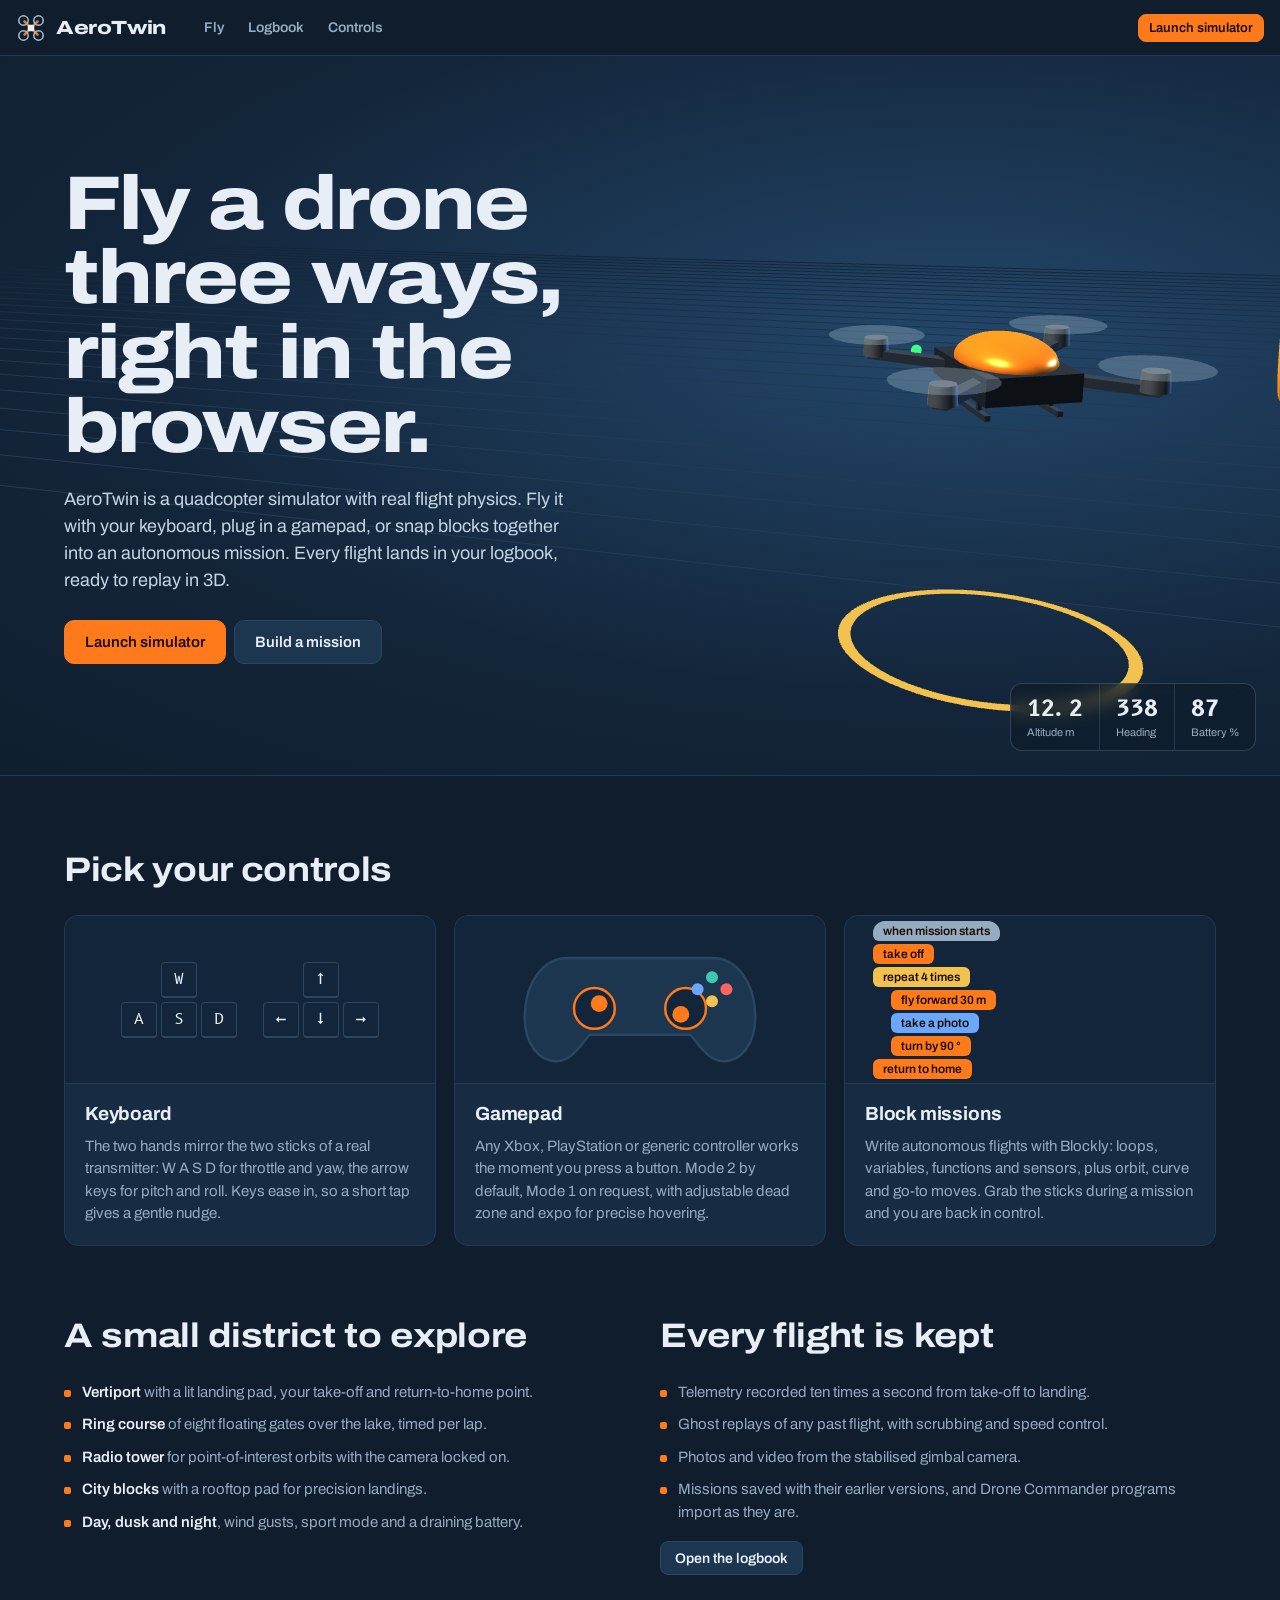
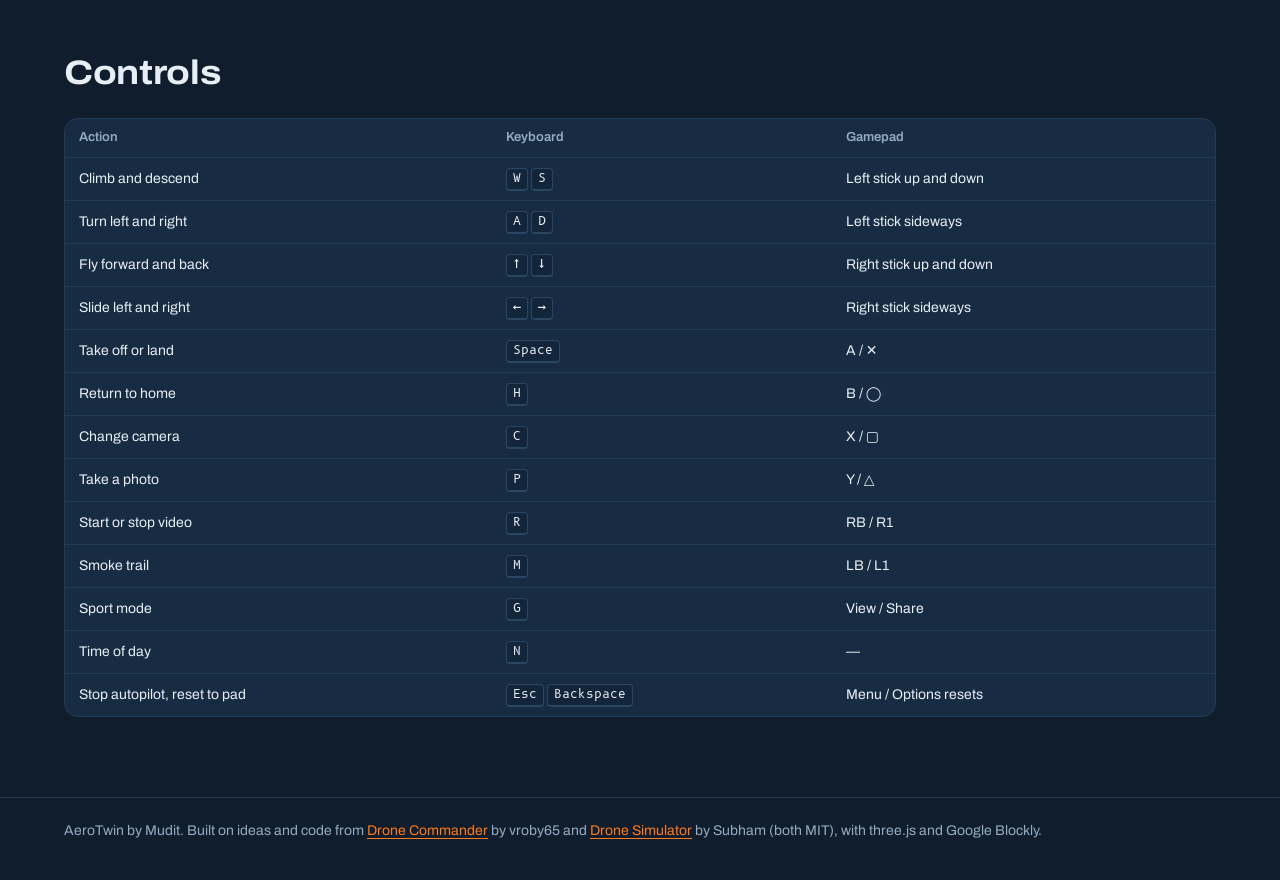
==== index.html @ 04b55122 "first commit" ====
<!doctype html>
<html lang="en">
<head>
  <meta charset="utf-8">
  <meta name="viewport" content="width=device-width, initial-scale=1">
  <title>AeroTwin Drone Simulator</title>
  <meta name="description" content="A browser drone simulator you can fly with the keyboard, a gamepad or block-based missions.">
  <link rel="icon" href="assets/img/favicon.svg" type="image/svg+xml">
  <link rel="preconnect" href="https://fonts.googleapis.com">
  <link rel="preconnect" href="https://fonts.gstatic.com" crossorigin>
  <link href="https://fonts.googleapis.com/css2?family=Archivo:wdth,wght@62..125,400..800&family=B612+Mono:wght@400;700&display=swap" rel="stylesheet">
  <link rel="stylesheet" href="assets/css/base.css">
  <link rel="stylesheet" href="assets/css/pages.css">
  <link rel="stylesheet" href="assets/css/landing.css">
  <script src="assets/vendor/three.min.js"></script>
</head>
<body class="page landing">
  <div id="top"></div>

  <section class="hero">
    <canvas id="heroScene" aria-hidden="true"></canvas>
    <div class="hero-copy">
      <h1>Fly a drone three ways, right in the browser.</h1>
      <p>AeroTwin is a quadcopter simulator with real flight physics. Fly it with your keyboard, plug in a gamepad, or snap blocks together into an autonomous mission. Every flight lands in your logbook, ready to replay in 3D.</p>
      <div class="actions">
        <a class="btn primary big" href="sim.html">Launch simulator</a>
        <a class="btn big" href="sim.html#mode=mission">Build a mission</a>
      </div>
    </div>
    <div class="hero-readout" aria-hidden="true">
      <div><span id="roAlt">12.4</span><small>Altitude m</small></div>
      <div><span id="roHdg">045</span><small>Heading</small></div>
      <div><span id="roBat">87</span><small>Battery %</small></div>
    </div>
  </section>

  <main class="page-main">
    <section class="ways" aria-labelledby="ways-h">
      <h2 id="ways-h">Pick your controls</h2>
      <div class="ways-grid">
        <article class="way">
          <div class="way-art keys" aria-hidden="true">
            <div class="kgrp"><kbd>W</kbd><div><kbd>A</kbd><kbd>S</kbd><kbd>D</kbd></div></div>
            <div class="kgrp"><kbd>↑</kbd><div><kbd>←</kbd><kbd>↓</kbd><kbd>→</kbd></div></div>
          </div>
          <h3>Keyboard</h3>
          <p>The two hands mirror the two sticks of a real transmitter: W A S D for throttle and yaw, the arrow keys for pitch and roll. Keys ease in, so a short tap gives a gentle nudge.</p>
        </article>
        <article class="way">
          <div class="way-art pad" aria-hidden="true">
            <svg viewBox="0 0 200 110"><path d="M40 20h120c22 0 36 22 36 50 0 22-12 36-26 36-12 0-18-10-28-22H58c-10 12-16 22-28 22C16 106 4 92 4 70c0-28 14-50 36-50Z" fill="#1d3650" stroke="#2a4661" stroke-width="2"/><circle cx="62" cy="62" r="17" fill="#13253a" stroke="#ff7a1a" stroke-width="2"/><circle cx="66" cy="58" r="7" fill="#ff7a1a"/><circle cx="138" cy="62" r="17" fill="#13253a" stroke="#ff7a1a" stroke-width="2"/><circle cx="134" cy="67" r="7" fill="#ff7a1a"/><circle cx="160" cy="36" r="5" fill="#3fc6b4"/><circle cx="172" cy="46" r="5" fill="#ff6461"/><circle cx="148" cy="46" r="5" fill="#6aa7ff"/><circle cx="160" cy="56" r="5" fill="#f2c14e"/></svg>
          </div>
          <h3>Gamepad</h3>
          <p>Any Xbox, PlayStation or generic controller works the moment you press a button. Mode 2 by default, Mode 1 on request, with adjustable dead zone and expo for precise hovering.</p>
        </article>
        <article class="way">
          <div class="way-art blocks" aria-hidden="true">
            <span class="blk hat">when mission starts</span>
            <span class="blk">take off</span>
            <span class="blk loop">repeat 4 times</span>
            <span class="blk in">fly forward 30 m</span>
            <span class="blk in cam">take a photo</span>
            <span class="blk in">turn by 90 °</span>
            <span class="blk">return to home</span>
          </div>
          <h3>Block missions</h3>
          <p>Write autonomous flights with Blockly: loops, variables, functions and sensors, plus orbit, curve and go-to moves. Grab the sticks during a mission and you are back in control.</p>
        </article>
      </div>
    </section>

    <section class="world" aria-labelledby="world-h">
      <div class="world-copy">
        <h2 id="world-h">A small district to explore</h2>
        <ul class="facts">
          <li><b>Vertiport</b> with a lit landing pad, your take-off and return-to-home point.</li>
          <li><b>Ring course</b> of eight floating gates over the lake, timed per lap.</li>
          <li><b>Radio tower</b> for point-of-interest orbits with the camera locked on.</li>
          <li><b>City blocks</b> with a rooftop pad for precision landings.</li>
          <li><b>Day, dusk and night</b>, wind gusts, sport mode and a draining battery.</li>
        </ul>
      </div>
      <div class="world-copy">
        <h2>Every flight is kept</h2>
        <ul class="facts">
          <li>Telemetry recorded ten times a second from take-off to landing.</li>
          <li>Ghost replays of any past flight, with scrubbing and speed control.</li>
          <li>Photos and video from the stabilised gimbal camera.</li>
          <li>Missions saved with their earlier versions, and Drone Commander programs import as they are.</li>
        </ul>
        <a class="btn" href="logbook.html">Open the logbook</a>
      </div>
    </section>

    <section class="controls" id="controls" aria-labelledby="controls-h">
      <h2 id="controls-h">Controls</h2>
      <div class="ctrl-grid">
        <table class="t">
          <thead><tr><th>Action</th><th>Keyboard</th><th>Gamepad</th></tr></thead>
          <tbody>
            <tr><td>Climb and descend</td><td><kbd>W</kbd> <kbd>S</kbd></td><td>Left stick up and down</td></tr>
            <tr><td>Turn left and right</td><td><kbd>A</kbd> <kbd>D</kbd></td><td>Left stick sideways</td></tr>
            <tr><td>Fly forward and back</td><td><kbd>↑</kbd> <kbd>↓</kbd></td><td>Right stick up and down</td></tr>
            <tr><td>Slide left and right</td><td><kbd>←</kbd> <kbd>→</kbd></td><td>Right stick sideways</td></tr>
            <tr><td>Take off or land</td><td><kbd>Space</kbd></td><td>A / ✕</td></tr>
            <tr><td>Return to home</td><td><kbd>H</kbd></td><td>B / ◯</td></tr>
            <tr><td>Change camera</td><td><kbd>C</kbd></td><td>X / ▢</td></tr>
            <tr><td>Take a photo</td><td><kbd>P</kbd></td><td>Y / △</td></tr>
            <tr><td>Start or stop video</td><td><kbd>R</kbd></td><td>RB / R1</td></tr>
            <tr><td>Smoke trail</td><td><kbd>M</kbd></td><td>LB / L1</td></tr>
            <tr><td>Sport mode</td><td><kbd>G</kbd></td><td>View / Share</td></tr>
            <tr><td>Time of day</td><td><kbd>N</kbd></td><td>—</td></tr>
            <tr><td>Stop autopilot, reset to pad</td><td><kbd>Esc</kbd> <kbd>Backspace</kbd></td><td>Menu / Options resets</td></tr>
          </tbody>
        </table>
      </div>
    </section>
  </main>

  <footer class="site-foot">
    <div class="page-main foot-inner">
      <p>AeroTwin by Mudit. Built on ideas and code from <a href="https://github.com/vroby65/DroneCommander" target="_blank" rel="noopener">Drone Commander</a> by vroby65 and <a href="https://github.com/MSubham06/Drone_Simulator" target="_blank" rel="noopener">Drone Simulator</a> by Subham (both MIT), with three.js and Google Blockly.</p>
    </div>
  </footer>
  <script type="module" src="assets/js/landing.js"></script>
</body>
</html>
---- assets/css/base.css ----
/* AeroTwin design tokens and shared shell.
   Palette: night-sky slate with aviation high-visibility orange.
   Type: Archivo (variable width) for interface, B612 Mono (Airbus cockpit
   typeface) for instrument readouts and numbers. */
:root {
  --ink: #0f1d2c;
  --ink-2: #13253a;
  --panel: #172c42;
  --panel-2: #1d3650;
  --line: #2a4661;
  --line-soft: #223b54;
  --text: #e7eef5;
  --muted: #95abc1;
  --faint: #6d86a0;
  --orange: #ff7a1a;
  --orange-soft: rgba(255, 122, 26, .14);
  --teal: #3fc6b4;
  --teal-soft: rgba(63, 198, 180, .14);
  --amber: #f2c14e;
  --red: #ff6461;
  --red-soft: rgba(255, 100, 97, .14);
  --blue: #6aa7ff;
  --c-std: #3fc6b4;
  --c-ia: #6aa7ff;
  --c-gir: #b28cff;
  --c-gfr: #9fc3dc;
  --c-gda: #5f7d99;
  --radius-s: 4px;
  --radius-m: 8px;
  --radius-l: 14px;
  --font: 'Archivo', system-ui, -apple-system, 'Segoe UI', sans-serif;
  --mono: 'B612 Mono', ui-monospace, 'Cascadia Mono', Consolas, monospace;
  --shadow: 0 10px 30px rgba(3, 10, 20, .45);
  color-scheme: dark;
}

* { box-sizing: border-box; }
[hidden] { display: none !important; }
html, body { margin: 0; height: 100%; }
body {
  background: var(--ink);
  color: var(--text);
  font: 400 15px/1.5 var(--font);
  font-variation-settings: 'wdth' 100;
  -webkit-font-smoothing: antialiased;
}
a { color: var(--orange); text-underline-offset: 3px; }
a:hover { color: #ffa25c; }
code, kbd, .mono { font-family: var(--mono); font-size: .92em; }
kbd {
  display: inline-block; min-width: 1.7em; padding: 1px 6px; text-align: center;
  border: 1px solid var(--line); border-bottom-width: 2px; border-radius: var(--radius-s);
  background: var(--ink-2); color: var(--text); font-size: 12px; line-height: 1.5;
}
h1, h2, h3, h4 { margin: 0; font-weight: 700; letter-spacing: -.01em; }
h1 { font-size: 28px; font-variation-settings: 'wdth' 112; }
h2 { font-size: 20px; font-variation-settings: 'wdth' 108; }
h3 { font-size: 16px; }
p { margin: 0 0 .8em; }
::selection { background: var(--orange); color: #1a0d02; }
:focus-visible { outline: 2px solid var(--orange); outline-offset: 2px; }

/* ---------- buttons & inputs ---------- */
.btn {
  display: inline-flex; align-items: center; gap: 8px; justify-content: center;
  height: 34px; padding: 0 14px; border-radius: var(--radius-m);
  border: 1px solid var(--line); background: var(--panel-2); color: var(--text);
  font: 600 14px var(--font); cursor: pointer; text-decoration: none; white-space: nowrap;
  transition: background .15s, border-color .15s;
}
.btn:hover { background: #24425f; border-color: #3a5c7c; color: var(--text); }
.btn:disabled { opacity: .45; cursor: not-allowed; }
.btn.primary { background: var(--orange); border-color: var(--orange); color: #1d0e02; }
.btn.primary:hover { background: #ff8f3e; }
.btn.danger { border-color: rgba(255, 100, 97, .5); color: #ffb0ae; background: transparent; }
.btn.danger:hover { background: var(--red-soft); }
.btn.ghost { background: transparent; border-color: transparent; }
.btn.ghost:hover { background: var(--panel-2); }
.btn.small { height: 28px; padding: 0 10px; font-size: 13px; }
.btn svg { width: 16px; height: 16px; flex: none; }

input[type=text], input[type=number], input[type=search], input[type=password], select, textarea {
  font: 14px var(--font); color: var(--text); background: var(--ink-2);
  border: 1px solid var(--line); border-radius: var(--radius-m); padding: 7px 10px; min-width: 0;
}
textarea { font-family: var(--mono); font-size: 13px; line-height: 1.5; resize: vertical; }
input:focus, select:focus, textarea:focus { outline: none; border-color: var(--orange); }
label.field { display: grid; gap: 6px; font-size: 13px; color: var(--muted); }
label.field > span { color: var(--text); font-weight: 600; }
.hint { font-size: 13px; color: var(--muted); }
.switch { display: inline-flex; align-items: center; gap: 10px; cursor: pointer; user-select: none; }
.switch input { appearance: none; width: 36px; height: 20px; border-radius: 20px; background: var(--line); position: relative; cursor: pointer; transition: background .15s; margin: 0; flex: none; }
.switch input::after { content: ''; position: absolute; top: 3px; left: 3px; width: 14px; height: 14px; border-radius: 50%; background: var(--text); transition: transform .15s; }
.switch input:checked { background: var(--teal); }
.switch input:checked::after { transform: translateX(16px); background: #062a25; }

/* ---------- shared top bar ---------- */
.topbar {
  height: 56px; display: flex; align-items: center; gap: 16px; padding: 0 16px;
  background: var(--ink); border-bottom: 1px solid var(--line-soft); position: relative; z-index: 20;
}
.brand { display: flex; align-items: center; gap: 10px; text-decoration: none; color: var(--text); }
.brand:hover { color: var(--text); }
.brand-mark { width: 30px; height: 30px; }
.brand-word { font: 800 19px var(--font); font-variation-settings: 'wdth' 125; letter-spacing: -.02em; }
.topbar .spacer { flex: 1; }
.chip {
  display: inline-flex; align-items: center; gap: 6px; height: 30px; padding: 0 10px;
  border: 1px solid var(--line-soft); border-radius: 30px; font-size: 13px; color: var(--muted); white-space: nowrap;
  background: transparent;
}
.chip b { color: var(--text); font-weight: 600; }
button.chip { cursor: pointer; font-family: var(--font); }
button.chip:hover { border-color: var(--line); color: var(--text); }
.meter { font-family: var(--mono); color: var(--text); font-size: 13px; }
.meter.warn { color: var(--amber); }
.meter.over { color: var(--red); }
.dot { width: 8px; height: 8px; border-radius: 50%; background: var(--faint); display: inline-block; flex: none; }
.dot.on { background: var(--teal); box-shadow: 0 0 0 3px var(--teal-soft); }
.dot.warn { background: var(--amber); }
.dot.bad { background: var(--red); }

/* ---------- toasts ---------- */
.toasts { position: fixed; right: 16px; bottom: 16px; display: grid; gap: 8px; z-index: 1000; width: min(420px, calc(100vw - 32px)); }
.toast {
  background: var(--panel-2); border: 1px solid var(--line); border-left: 3px solid var(--teal);
  border-radius: var(--radius-m); padding: 10px 12px; font-size: 13px; box-shadow: var(--shadow);
  animation: toast-in .2s ease-out;
}
.toast.error { border-left-color: var(--red); }
.toast.warn { border-left-color: var(--amber); }
.toast .t-title { font-weight: 700; margin-bottom: 2px; }
.toast .t-body { color: var(--muted); word-break: break-all; }
@keyframes toast-in { from { opacity: 0; transform: translateY(6px); } }

/* ---------- modal ---------- */
.modal-backdrop { position: fixed; inset: 0; background: rgba(5, 12, 22, .66); display: grid; place-items: center; z-index: 900; padding: 16px; }
.modal {
  width: min(640px, 100%); max-height: calc(100vh - 32px); overflow: auto;
  background: var(--panel); border: 1px solid var(--line); border-radius: var(--radius-l); box-shadow: var(--shadow);
}
.modal.wide { width: min(980px, 100%); }
.modal header { display: flex; align-items: center; gap: 12px; padding: 16px 20px; border-bottom: 1px solid var(--line-soft); }
.modal header h2 { flex: 1; }
.modal .body { padding: 18px 20px; display: grid; gap: 14px; }
.modal footer { display: flex; justify-content: flex-end; gap: 8px; padding: 14px 20px; border-top: 1px solid var(--line-soft); }

@media (prefers-reduced-motion: reduce) {
  *, *::before, *::after { animation-duration: .01ms !important; transition-duration: .01ms !important; }
}
---- assets/css/pages.css ----
/* Shared page components: navigation, panels, tables, logbook */
.top-links { display: flex; gap: 4px; margin-left: 12px; }
.top-links a { color: var(--muted); text-decoration: none; padding: 6px 10px; border-radius: var(--radius-m); font-weight: 600; font-size: 14px; }
.top-links a:hover { color: var(--text); background: var(--panel); }
.top-links a.on { color: var(--text); background: var(--panel); }

body.page { min-height: 100vh; }
.page-main { max-width: 1200px; margin: 0 auto; padding: 28px 24px 80px; }
.page-head { display: flex; align-items: flex-end; gap: 16px; flex-wrap: wrap; margin-bottom: 18px; }
.page-head .grow { flex: 1; min-width: 240px; }
.page-head p { color: var(--muted); margin: 6px 0 0; max-width: 70ch; }
.actions { display: flex; gap: 8px; flex-wrap: wrap; align-items: center; }
.stack { display: grid; gap: 12px; }
.row { display: flex; gap: 12px; align-items: center; flex-wrap: wrap; }

.panel { background: var(--panel); border: 1px solid var(--line-soft); border-radius: var(--radius-l); min-width: 0; }
.panel > header { display: flex; align-items: center; gap: 12px; padding: 14px 18px; border-bottom: 1px solid var(--line-soft); flex-wrap: wrap; }
.panel > header h2, .panel > header h3 { flex: 1; }
.panel > .pad { padding: 16px 18px; }

.gauges { display: grid; grid-template-columns: repeat(auto-fit, minmax(150px, 1fr)); border: 1px solid var(--line-soft); border-radius: var(--radius-l); overflow: hidden; background: var(--panel); margin-bottom: 18px; }
.gauge { padding: 14px 18px; border-right: 1px solid var(--line-soft); }
.gauge:last-child { border-right: 0; }
.gauge .v { font: 700 24px var(--mono); letter-spacing: -.02em; }
.gauge .l { color: var(--muted); font-size: 13px; }

.table-wrap { overflow: auto; }
table.t { width: 100%; border-collapse: collapse; font-size: 14px; }
table.t th { text-align: left; font-weight: 600; color: var(--muted); font-size: 13px; padding: 9px 14px; border-bottom: 1px solid var(--line-soft); white-space: nowrap; }
table.t td { padding: 9px 14px; border-bottom: 1px solid var(--line-soft); vertical-align: middle; }
table.t tr:last-child td { border-bottom: 0; }
table.t .num { text-align: right; font-family: var(--mono); font-size: 13px; }
table.t .muted { color: var(--muted); }
.empty { padding: 40px 18px; text-align: center; color: var(--muted); display: grid; gap: 8px; justify-items: center; }
.empty h3 { color: var(--text); }

.badge { display: inline-flex; align-items: center; gap: 6px; padding: 2px 8px; border-radius: 20px; font-size: 12px; font-weight: 600; border: 1px solid var(--line); color: var(--muted); white-space: nowrap; }
.badge.ok { border-color: rgba(63, 198, 180, .45); color: var(--teal); background: var(--teal-soft); }
.badge.bad { border-color: rgba(255, 100, 97, .45); color: #ff9c9a; background: var(--red-soft); }

.tabs { display: flex; gap: 2px; border-bottom: 1px solid var(--line-soft); margin-bottom: 16px; overflow-x: auto; }
.tabs button { background: none; border: 0; color: var(--muted); font: 600 14px var(--font); padding: 10px 14px; cursor: pointer; border-bottom: 2px solid transparent; margin-bottom: -1px; white-space: nowrap; }
.tabs button:hover { color: var(--text); }
.tabs button.on { color: var(--text); border-bottom-color: var(--orange); }

dl.kv { display: grid; grid-template-columns: minmax(120px, max-content) 1fr; gap: 8px 18px; margin: 0; font-size: 14px; }
dl.kv dt { color: var(--muted); }
dl.kv dd { margin: 0; }

/* logbook */
.log-grid { display: grid; grid-template-columns: 300px 1fr; gap: 16px; align-items: start; }
.flight-list { display: grid; gap: 6px; max-height: calc(100vh - 300px); overflow: auto; position: sticky; top: 16px; }
.fl-item { display: grid; gap: 2px; text-align: left; padding: 10px 12px; border-radius: var(--radius-m); border: 1px solid var(--line-soft); background: var(--panel); color: var(--text); font: 14px var(--font); cursor: pointer; }
.fl-item:hover { border-color: var(--line); }
.fl-item.on { border-color: var(--orange); box-shadow: inset 3px 0 0 var(--orange); }
.fl-item span { color: var(--muted); font-size: 13px; }
.fl-meta { display: flex; gap: 8px; align-items: center; font-family: var(--mono); font-size: 12px !important; }
.path-plot { width: 100%; height: auto; aspect-ratio: 2 / 1; display: block; background: var(--ink-2); border-radius: var(--radius-m); border: 1px solid var(--line-soft); }
.alt-chart { width: 100%; height: auto; display: block; }
.media-grid { display: grid; grid-template-columns: repeat(auto-fill, minmax(260px, 1fr)); gap: 14px; }
.media { margin: 0; background: var(--panel); border: 1px solid var(--line-soft); border-radius: var(--radius-l); overflow: hidden; }
.media img, .media video { width: 100%; aspect-ratio: 4 / 3; object-fit: cover; display: block; background: #000; }
.media figcaption { padding: 10px 12px; display: grid; gap: 8px; font-size: 13px; }

@media (max-width: 860px) {
  .log-grid { grid-template-columns: 1fr; }
  .flight-list { position: static; max-height: 260px; }
}
@media (max-width: 640px) {
  .page-main { padding: 18px 16px 60px; }
  .top-links { margin-left: 0; }
  .top-links a { padding: 6px 7px; font-size: 13px; }
  .brand-word { display: none; }
  .hide-s { display: none !important; }
  dl.kv { grid-template-columns: 1fr; gap: 2px 0; }
  dl.kv dd { margin-bottom: 8px; }
  .gauge { border-bottom: 1px solid var(--line-soft); }
}
---- assets/css/landing.css ----
.btn.big { height: 44px; padding: 0 20px; font-size: 15px; border-radius: 10px; }

.hero { position: relative; min-height: min(720px, calc(100vh - 56px)); display: grid; align-items: center; overflow: hidden; border-bottom: 1px solid var(--line-soft);
  background: radial-gradient(120% 90% at 75% 40%, #23476a 0%, #13253a 55%, var(--ink) 100%); }
#heroScene { position: absolute; inset: 0; width: 100%; height: 100%; display: block; }
.hero-copy { position: relative; z-index: 2; max-width: 1200px; width: 100%; margin: 0 auto; padding: 48px 24px; pointer-events: none; }
.hero-copy > * { max-width: 600px; pointer-events: auto; }
.hero h1 { font-size: clamp(38px, 6.2vw, 76px); line-height: .98; font-weight: 800; font-variation-settings: 'wdth' 118; letter-spacing: -.025em; margin-bottom: 22px; text-wrap: balance; }
.hero p { font-size: 18px; color: #c4d4e3; max-width: 52ch; margin-bottom: 26px; }
.hero-readout { position: absolute; z-index: 2; right: 24px; bottom: 24px; display: flex; gap: 0; border: 1px solid rgba(149, 171, 193, .25); border-radius: 12px; background: rgba(15, 29, 44, .7); backdrop-filter: blur(8px); overflow: hidden; }
.hero-readout div { display: grid; padding: 10px 16px; border-right: 1px solid rgba(149, 171, 193, .18); }
.hero-readout div:last-child { border-right: 0; }
.hero-readout span { font: 700 22px var(--mono); }
.hero-readout small { color: var(--muted); font-size: 11px; }

.landing h2 { font-size: clamp(24px, 3vw, 34px); font-variation-settings: 'wdth' 115; margin-bottom: 20px; }
.ways { padding-top: 40px; }
.ways-grid { display: grid; grid-template-columns: repeat(3, minmax(0, 1fr)); gap: 18px; }
.way { background: var(--panel); border: 1px solid var(--line-soft); border-radius: var(--radius-l); padding: 0 0 20px; overflow: hidden; }
.way h3 { font-size: 19px; margin: 16px 20px 6px; }
.way p { color: var(--muted); margin: 0 20px; }
.way-art { height: 168px; background: var(--ink-2); border-bottom: 1px solid var(--line-soft); display: flex; align-items: center; justify-content: center; gap: 22px; padding: 14px; }
.way-art.keys kbd { min-width: 36px; height: 36px; line-height: 32px; font-size: 15px; margin: 2px; }
.kgrp { display: grid; justify-items: center; }
.way-art.pad svg { width: 78%; max-width: 240px; }
.way-art.blocks { flex-direction: column; align-items: flex-start; justify-content: center; gap: 3px; padding-left: 28px; }
.blk { font: 600 12px var(--font); color: #1d0e02; background: var(--orange); padding: 3px 10px; border-radius: 6px; }
.blk.hat { background: var(--muted); border-radius: 12px 12px 6px 6px; }
.blk.loop { background: #f2c14e; }
.blk.in { margin-left: 18px; }
.blk.cam { background: var(--blue); }

.world { display: grid; grid-template-columns: 1fr 1fr; gap: 40px; padding: 64px 0 24px; }
.facts { list-style: none; padding: 0; margin: 0 0 18px; display: grid; gap: 10px; }
.facts li { padding-left: 18px; position: relative; color: var(--muted); max-width: 60ch; }
.facts li::before { content: ''; position: absolute; left: 0; top: .6em; width: 7px; height: 7px; border-radius: 2px; background: var(--orange); }
.facts b { color: var(--text); font-weight: 600; }

.controls { padding-top: 48px; scroll-margin-top: 16px; }
.ctrl-grid { background: var(--panel); border: 1px solid var(--line-soft); border-radius: var(--radius-l); overflow: auto; }
.site-foot { border-top: 1px solid var(--line-soft); color: var(--muted); font-size: 14px; }
.foot-inner { padding-top: 22px; padding-bottom: 28px; }

@media (max-width: 900px) {
  .ways-grid, .world { grid-template-columns: 1fr; }
  .hero-readout { display: none; }
}
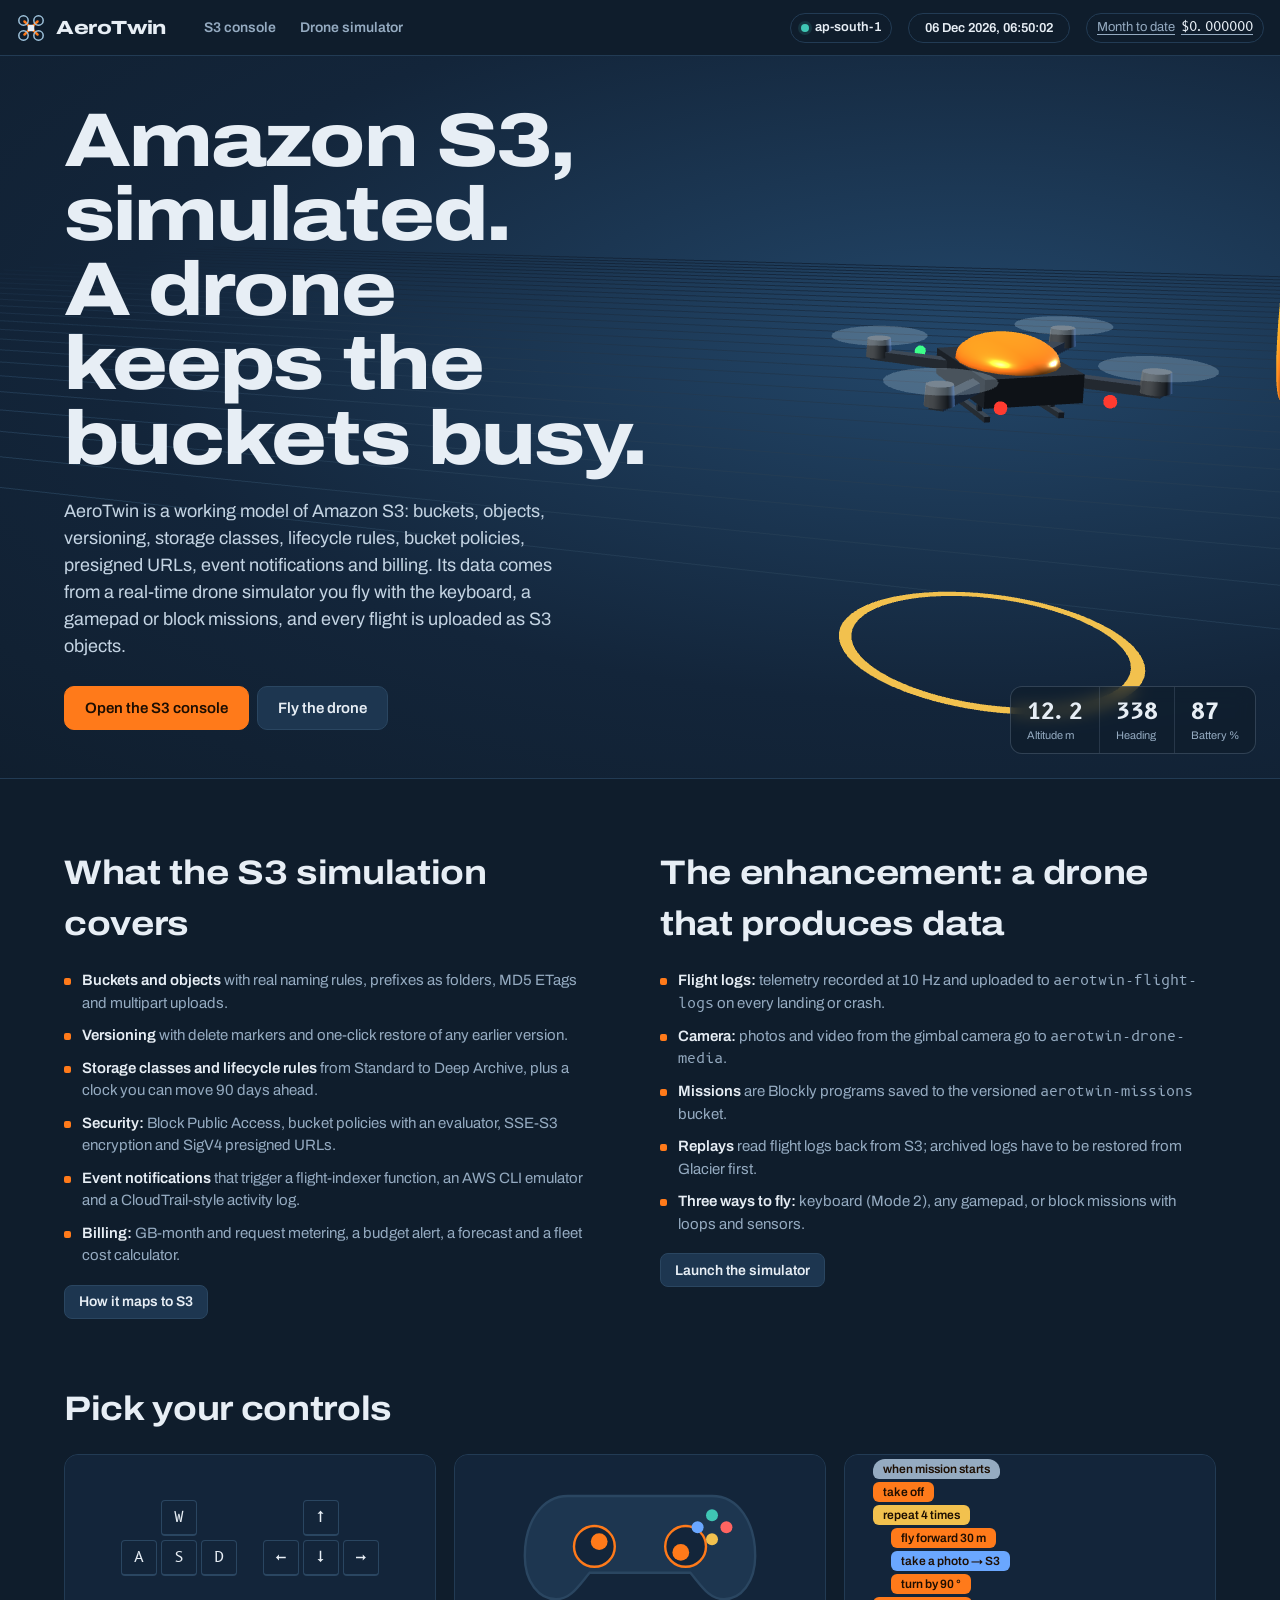
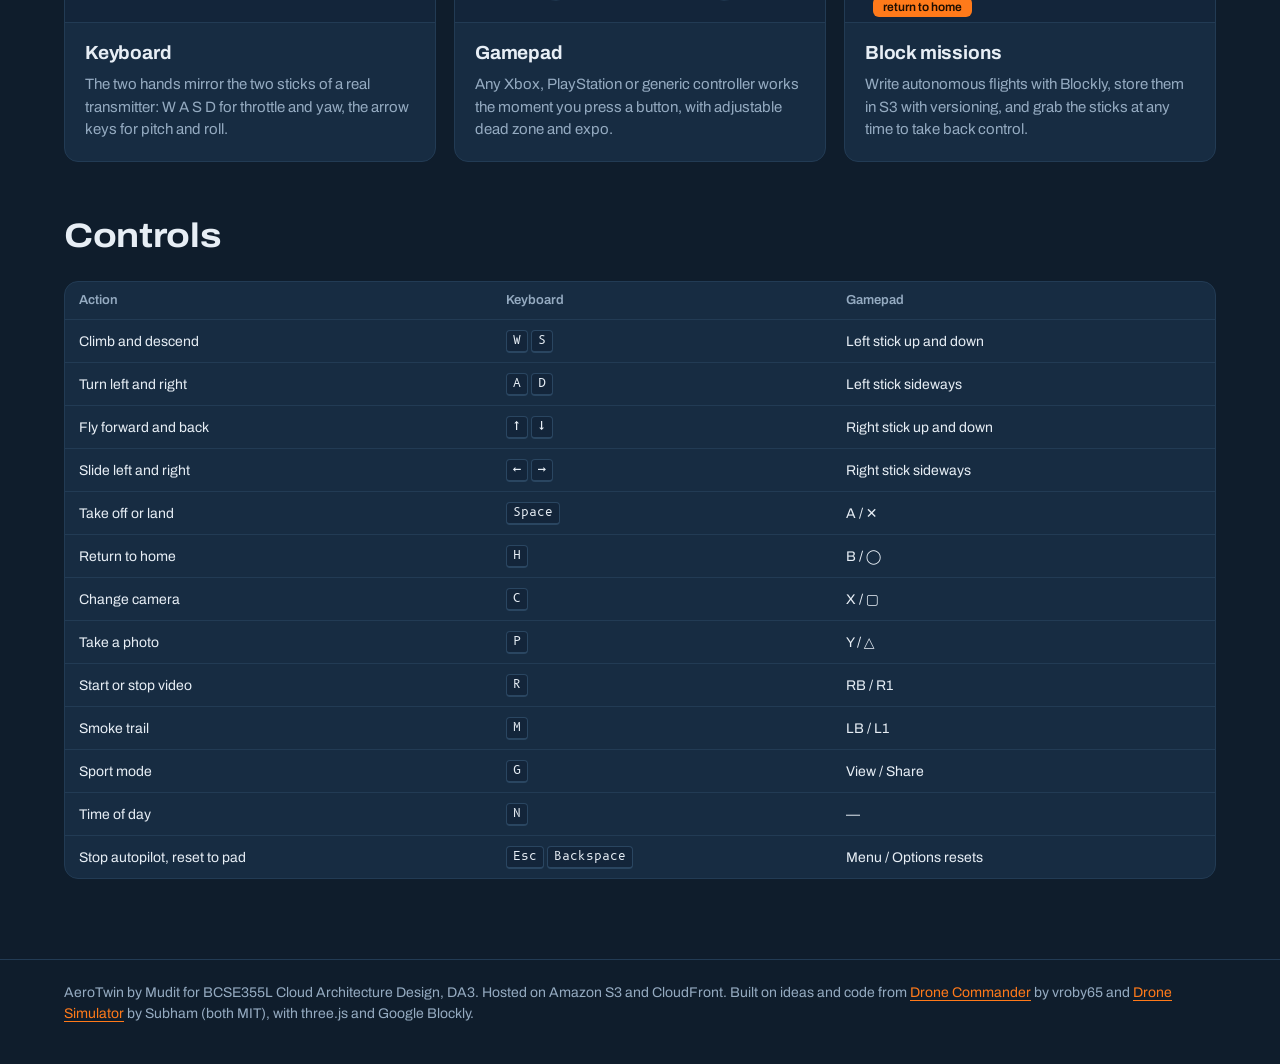
==== commit 97c5240b: "AeroTwin: Amazon S3 simulation with drone data producer" ====
--- a/index.html
+++ b/index.html
@@ -3,8 +3,8 @@
 <head>
   <meta charset="utf-8">
   <meta name="viewport" content="width=device-width, initial-scale=1">
-  <title>AeroTwin Drone Simulator</title>
-  <meta name="description" content="A browser drone simulator you can fly with the keyboard, a gamepad or block-based missions.">
+  <title>AeroTwin S3 Simulator</title>
+  <meta name="description" content="AeroTwin simulates Amazon S3 in the browser, with a drone flight simulator that fills the buckets with real data.">
   <link rel="icon" href="assets/img/favicon.svg" type="image/svg+xml">
   <link rel="preconnect" href="https://fonts.googleapis.com">
   <link rel="preconnect" href="https://fonts.gstatic.com" crossorigin>
@@ -20,11 +20,11 @@
   <section class="hero">
     <canvas id="heroScene" aria-hidden="true"></canvas>
     <div class="hero-copy">
-      <h1>Fly a drone three ways, right in the browser.</h1>
-      <p>AeroTwin is a quadcopter simulator with real flight physics. Fly it with your keyboard, plug in a gamepad, or snap blocks together into an autonomous mission. Every flight lands in your logbook, ready to replay in 3D.</p>
+      <h1>Amazon S3, simulated. A drone keeps the buckets busy.</h1>
+      <p>AeroTwin is a working model of Amazon S3: buckets, objects, versioning, storage classes, lifecycle rules, bucket policies, presigned URLs, event notifications and billing. Its data comes from a real-time drone simulator you fly with the keyboard, a gamepad or block missions, and every flight is uploaded as S3 objects.</p>
       <div class="actions">
-        <a class="btn primary big" href="sim.html">Launch simulator</a>
-        <a class="btn big" href="sim.html#mode=mission">Build a mission</a>
+        <a class="btn primary big" href="app.html#/">Open the S3 console</a>
+        <a class="btn big" href="sim.html">Fly the drone</a>
       </div>
     </div>
     <div class="hero-readout" aria-hidden="true">
@@ -35,6 +35,32 @@
   </section>
 
   <main class="page-main">
+    <section class="world" aria-labelledby="s3-h" style="padding-top:40px">
+      <div class="world-copy">
+        <h2 id="s3-h">What the S3 simulation covers</h2>
+        <ul class="facts">
+          <li><b>Buckets and objects</b> with real naming rules, prefixes as folders, MD5 ETags and multipart uploads.</li>
+          <li><b>Versioning</b> with delete markers and one-click restore of any earlier version.</li>
+          <li><b>Storage classes and lifecycle rules</b> from Standard to Deep Archive, plus a clock you can move 90 days ahead.</li>
+          <li><b>Security:</b> Block Public Access, bucket policies with an evaluator, SSE-S3 encryption and SigV4 presigned URLs.</li>
+          <li><b>Event notifications</b> that trigger a flight-indexer function, an AWS CLI emulator and a CloudTrail-style activity log.</li>
+          <li><b>Billing:</b> GB-month and request metering, a budget alert, a forecast and a fleet cost calculator.</li>
+        </ul>
+        <a class="btn" href="app.html#/about">How it maps to S3</a>
+      </div>
+      <div class="world-copy">
+        <h2>The enhancement: a drone that produces data</h2>
+        <ul class="facts">
+          <li><b>Flight logs:</b> telemetry recorded at 10 Hz and uploaded to <code>aerotwin-flight-logs</code> on every landing or crash.</li>
+          <li><b>Camera:</b> photos and video from the gimbal camera go to <code>aerotwin-drone-media</code>.</li>
+          <li><b>Missions</b> are Blockly programs saved to the versioned <code>aerotwin-missions</code> bucket.</li>
+          <li><b>Replays</b> read flight logs back from S3; archived logs have to be restored from Glacier first.</li>
+          <li><b>Three ways to fly:</b> keyboard (Mode 2), any gamepad, or block missions with loops and sensors.</li>
+        </ul>
+        <a class="btn" href="sim.html">Launch the simulator</a>
+      </div>
+    </section>
+
     <section class="ways" aria-labelledby="ways-h">
       <h2 id="ways-h">Pick your controls</h2>
       <div class="ways-grid">
@@ -44,14 +70,14 @@
             <div class="kgrp"><kbd>↑</kbd><div><kbd>←</kbd><kbd>↓</kbd><kbd>→</kbd></div></div>
           </div>
           <h3>Keyboard</h3>
-          <p>The two hands mirror the two sticks of a real transmitter: W A S D for throttle and yaw, the arrow keys for pitch and roll. Keys ease in, so a short tap gives a gentle nudge.</p>
+          <p>The two hands mirror the two sticks of a real transmitter: W A S D for throttle and yaw, the arrow keys for pitch and roll.</p>
         </article>
         <article class="way">
           <div class="way-art pad" aria-hidden="true">
             <svg viewBox="0 0 200 110"><path d="M40 20h120c22 0 36 22 36 50 0 22-12 36-26 36-12 0-18-10-28-22H58c-10 12-16 22-28 22C16 106 4 92 4 70c0-28 14-50 36-50Z" fill="#1d3650" stroke="#2a4661" stroke-width="2"/><circle cx="62" cy="62" r="17" fill="#13253a" stroke="#ff7a1a" stroke-width="2"/><circle cx="66" cy="58" r="7" fill="#ff7a1a"/><circle cx="138" cy="62" r="17" fill="#13253a" stroke="#ff7a1a" stroke-width="2"/><circle cx="134" cy="67" r="7" fill="#ff7a1a"/><circle cx="160" cy="36" r="5" fill="#3fc6b4"/><circle cx="172" cy="46" r="5" fill="#ff6461"/><circle cx="148" cy="46" r="5" fill="#6aa7ff"/><circle cx="160" cy="56" r="5" fill="#f2c14e"/></svg>
           </div>
           <h3>Gamepad</h3>
-          <p>Any Xbox, PlayStation or generic controller works the moment you press a button. Mode 2 by default, Mode 1 on request, with adjustable dead zone and expo for precise hovering.</p>
+          <p>Any Xbox, PlayStation or generic controller works the moment you press a button, with adjustable dead zone and expo.</p>
         </article>
         <article class="way">
           <div class="way-art blocks" aria-hidden="true">
@@ -59,36 +85,13 @@
             <span class="blk">take off</span>
             <span class="blk loop">repeat 4 times</span>
             <span class="blk in">fly forward 30 m</span>
-            <span class="blk in cam">take a photo</span>
+            <span class="blk in cam">take a photo → S3</span>
             <span class="blk in">turn by 90 °</span>
             <span class="blk">return to home</span>
           </div>
           <h3>Block missions</h3>
-          <p>Write autonomous flights with Blockly: loops, variables, functions and sensors, plus orbit, curve and go-to moves. Grab the sticks during a mission and you are back in control.</p>
+          <p>Write autonomous flights with Blockly, store them in S3 with versioning, and grab the sticks at any time to take back control.</p>
         </article>
-      </div>
-    </section>
-
-    <section class="world" aria-labelledby="world-h">
-      <div class="world-copy">
-        <h2 id="world-h">A small district to explore</h2>
-        <ul class="facts">
-          <li><b>Vertiport</b> with a lit landing pad, your take-off and return-to-home point.</li>
-          <li><b>Ring course</b> of eight floating gates over the lake, timed per lap.</li>
-          <li><b>Radio tower</b> for point-of-interest orbits with the camera locked on.</li>
-          <li><b>City blocks</b> with a rooftop pad for precision landings.</li>
-          <li><b>Day, dusk and night</b>, wind gusts, sport mode and a draining battery.</li>
-        </ul>
-      </div>
-      <div class="world-copy">
-        <h2>Every flight is kept</h2>
-        <ul class="facts">
-          <li>Telemetry recorded ten times a second from take-off to landing.</li>
-          <li>Ghost replays of any past flight, with scrubbing and speed control.</li>
-          <li>Photos and video from the stabilised gimbal camera.</li>
-          <li>Missions saved with their earlier versions, and Drone Commander programs import as they are.</li>
-        </ul>
-        <a class="btn" href="logbook.html">Open the logbook</a>
       </div>
     </section>
 
@@ -119,7 +122,7 @@
 
   <footer class="site-foot">
     <div class="page-main foot-inner">
-      <p>AeroTwin by Mudit. Built on ideas and code from <a href="https://github.com/vroby65/DroneCommander" target="_blank" rel="noopener">Drone Commander</a> by vroby65 and <a href="https://github.com/MSubham06/Drone_Simulator" target="_blank" rel="noopener">Drone Simulator</a> by Subham (both MIT), with three.js and Google Blockly.</p>
+      <p>AeroTwin by Mudit for BCSE355L Cloud Architecture Design, DA3. Hosted on Amazon S3 and CloudFront. Built on ideas and code from <a href="https://github.com/vroby65/DroneCommander" target="_blank" rel="noopener">Drone Commander</a> by vroby65 and <a href="https://github.com/MSubham06/Drone_Simulator" target="_blank" rel="noopener">Drone Simulator</a> by Subham (both MIT), with three.js and Google Blockly.</p>
     </div>
   </footer>
   <script type="module" src="assets/js/landing.js"></script>
